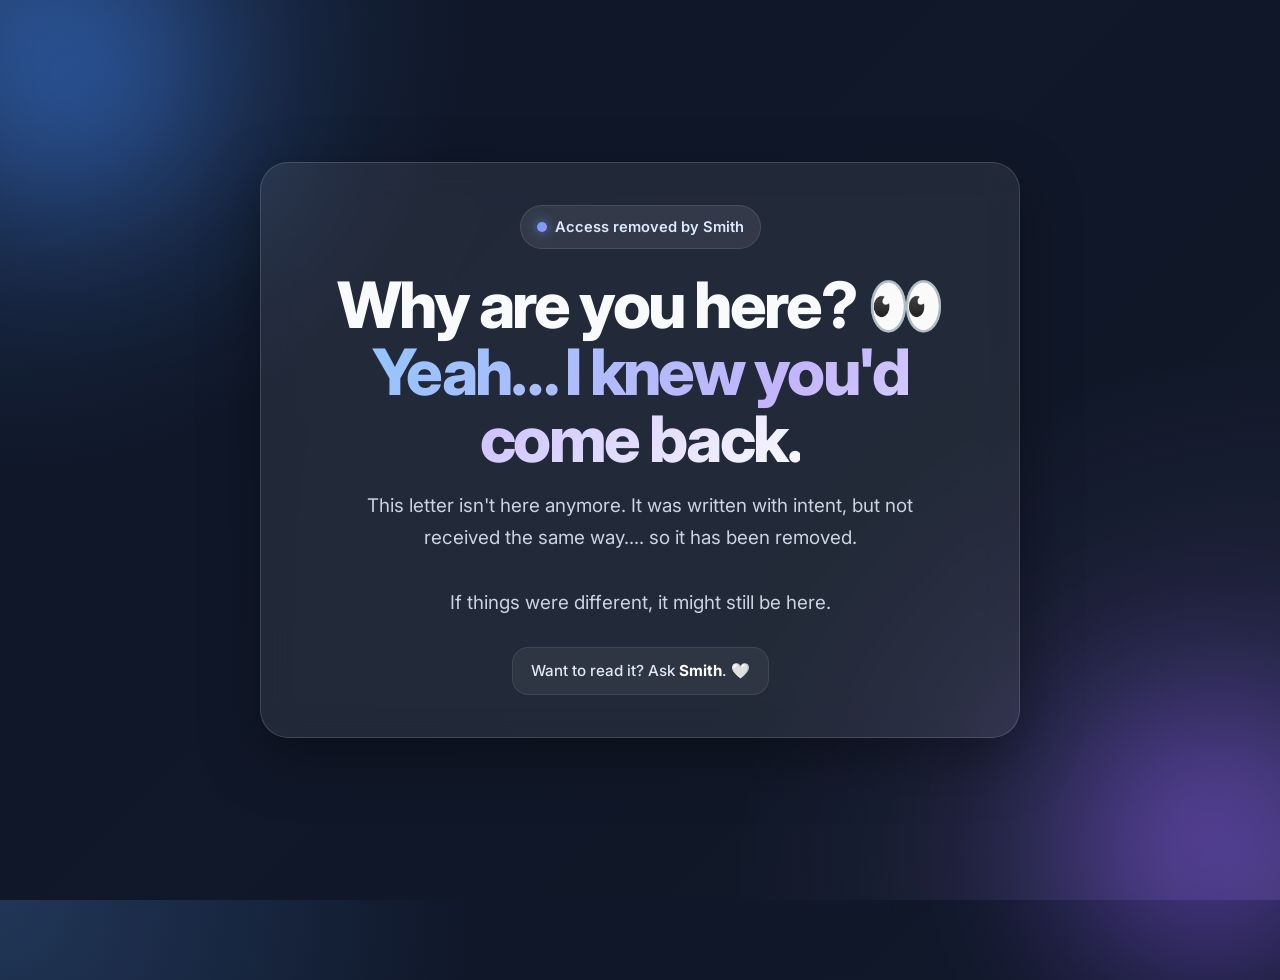
==== index.html @ c427aa78 "Added Smith removed letter page" ====
<!DOCTYPE html>
<html lang="en">
<head>
  <meta charset="UTF-8" />
  <meta name="viewport" content="width=device-width, initial-scale=1.0" />
  <title>Letter Removed</title>

  <link rel="preconnect" href="https://fonts.googleapis.com">
  <link rel="preconnect" href="https://fonts.gstatic.com" crossorigin>
  <link href="https://fonts.googleapis.com/css2?family=Inter:wght@400;500;600;700;800&display=swap" rel="stylesheet">
  <link href="https://cdn.jsdelivr.net/npm/bootstrap@5.3.3/dist/css/bootstrap.min.css" rel="stylesheet">

  <style>
    :root {
      --bg-1: #0f172a;
      --bg-2: #111827;
      --accent: #60a5fa;
      --accent-2: #a78bfa;
      --text: #f8fafc;
      --muted: #cbd5e1;
      --glass: rgba(255, 255, 255, 0.08);
      --border: rgba(255, 255, 255, 0.14);
    }

    * {
      box-sizing: border-box;
    }

    body {
      margin: 0;
      min-height: 100vh;
      font-family: 'Inter', sans-serif;
      color: var(--text);
      background:
        radial-gradient(circle at top left, rgba(96, 165, 250, 0.22), transparent 30%),
        radial-gradient(circle at bottom right, rgba(167, 139, 250, 0.18), transparent 35%),
        linear-gradient(135deg, var(--bg-1), var(--bg-2));
      overflow: hidden;
      position: relative;
    }

    .bg-blur {
      position: absolute;
      border-radius: 50%;
      filter: blur(90px);
      opacity: 0.55;
      z-index: 0;
    }

    .blur-one {
      width: 260px;
      height: 260px;
      background: #3b82f6;
      top: -60px;
      left: -60px;
    }

    .blur-two {
      width: 280px;
      height: 280px;
      background: #8b5cf6;
      bottom: -80px;
      right: -70px;
    }

    .main-wrap {
      min-height: 100vh;
      position: relative;
      z-index: 1;
      padding: 24px;
    }

    .message-card {
      max-width: 760px;
      width: 100%;
      background: var(--glass);
      border: 1px solid var(--border);
      backdrop-filter: blur(18px);
      -webkit-backdrop-filter: blur(18px);
      border-radius: 28px;
      padding: 42px 28px;
      box-shadow: 0 20px 60px rgba(0, 0, 0, 0.35);
      text-align: center;
    }

    .status-badge {
      display: inline-flex;
      align-items: center;
      gap: 8px;
      padding: 10px 16px;
      border-radius: 999px;
      background: rgba(255, 255, 255, 0.08);
      border: 1px solid rgba(255, 255, 255, 0.1);
      color: #dbeafe;
      font-size: 0.92rem;
      font-weight: 600;
      margin-bottom: 22px;
    }

    .status-dot {
      width: 10px;
      height: 10px;
      border-radius: 50%;
      background: linear-gradient(135deg, #60a5fa, #a78bfa);
      box-shadow: 0 0 12px rgba(96, 165, 250, 0.8);
    }

    .headline {
      font-size: clamp(2rem, 5vw, 4rem);
      font-weight: 800;
      line-height: 1.05;
      letter-spacing: -0.04em;
      margin-bottom: 18px;
    }

    .headline .gradient-text {
      background: linear-gradient(135deg, #93c5fd, #c4b5fd, #f8fafc);
      -webkit-background-clip: text;
      background-clip: text;
      -webkit-text-fill-color: transparent;
    }

    .subtext {
      font-size: clamp(1rem, 2vw, 1.18rem);
      color: var(--muted);
      line-height: 1.7;
      max-width: 620px;
      margin: 0 auto 28px;
    }

    .highlight-name {
      color: #ffffff;
      font-weight: 700;
    }

    .mini-line {
      display: inline-block;
      padding: 12px 18px;
      border-radius: 16px;
      background: rgba(255, 255, 255, 0.06);
      border: 1px solid rgba(255, 255, 255, 0.08);
      color: #e2e8f0;
      font-size: 0.95rem;
      font-weight: 500;
    }

    @media (max-width: 576px) {
      .message-card {
        padding: 30px 20px;
        border-radius: 22px;
      }

      .subtext {
        line-height: 1.6;
      }
    }
  </style>
</head>
<body>
  <div class="bg-blur blur-one"></div>
  <div class="bg-blur blur-two"></div>

  <main class="main-wrap d-flex align-items-center justify-content-center">
    <section class="message-card">
      <div class="status-badge mx-auto">
        <span class="status-dot"></span>
        Access removed by Smith
      </div>

      <h1 class="headline">
        Why are you here? 👀<br>
        <span class="gradient-text">Yeah… I knew you'd come back.</span>
      </h1>

      <p class="subtext">
        This letter isn't here anymore. It was written with intent, but not received the same way.... so it has been removed.
        <br><br>
        If things were different, it might still be here.
      </p>

      <div class="mini-line">
        Want to read it? Ask <span class="highlight-name">Smith</span>. 🤍
      </div>
    </section>
  </main>

  <script src="https://cdn.jsdelivr.net/npm/bootstrap@5.3.3/dist/js/bootstrap.bundle.min.js"></script>
</body>
</html>
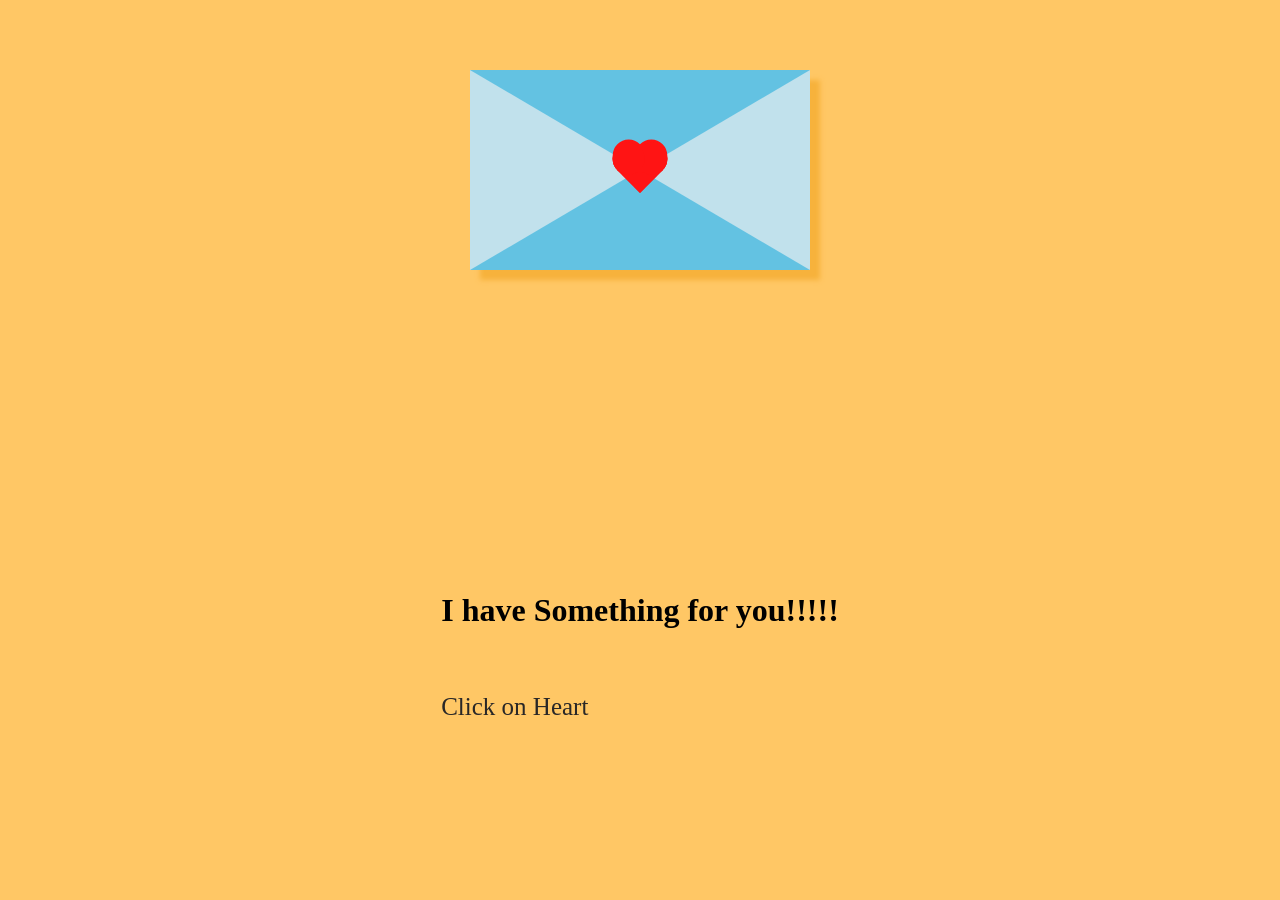
==== commit 920ec5bd: "updated page" ====
--- a/index.html
+++ b/index.html
@@ -1,189 +1,24 @@
 <!DOCTYPE html>
 <html lang="en">
-<head>
-  <meta charset="UTF-8" />
-  <meta name="viewport" content="width=device-width, initial-scale=1.0" />
-  <title>Letter Removed</title>
+  <head>
+    <meta charset="UTF-8" />
+    <meta name="viewport" content="width=device-width, initial-scale=1.0" />
+    <title>From Smith</title>
+    <link rel="stylesheet" href="main.css" />
+  </head>
+  <body>
+    <div id="card">
+      <a href="letter.html"><div class="heart"></div></a>
+      <a href="letter.html"> <div class="heart1"></div></a>
+      <a href="letter.html"> <div class="heart2"></div></a>
+      <a href="letter.html"> <div class="heart3"></div></a>
+      <a href="letter.html"> <div class="heart4"></div></a>
+    </div>
 
-  <link rel="preconnect" href="https://fonts.googleapis.com">
-  <link rel="preconnect" href="https://fonts.gstatic.com" crossorigin>
-  <link href="https://fonts.googleapis.com/css2?family=Inter:wght@400;500;600;700;800&display=swap" rel="stylesheet">
-  <link href="https://cdn.jsdelivr.net/npm/bootstrap@5.3.3/dist/css/bootstrap.min.css" rel="stylesheet">
-
-  <style>
-    :root {
-      --bg-1: #0f172a;
-      --bg-2: #111827;
-      --accent: #60a5fa;
-      --accent-2: #a78bfa;
-      --text: #f8fafc;
-      --muted: #cbd5e1;
-      --glass: rgba(255, 255, 255, 0.08);
-      --border: rgba(255, 255, 255, 0.14);
-    }
-
-    * {
-      box-sizing: border-box;
-    }
-
-    body {
-      margin: 0;
-      min-height: 100vh;
-      font-family: 'Inter', sans-serif;
-      color: var(--text);
-      background:
-        radial-gradient(circle at top left, rgba(96, 165, 250, 0.22), transparent 30%),
-        radial-gradient(circle at bottom right, rgba(167, 139, 250, 0.18), transparent 35%),
-        linear-gradient(135deg, var(--bg-1), var(--bg-2));
-      overflow: hidden;
-      position: relative;
-    }
-
-    .bg-blur {
-      position: absolute;
-      border-radius: 50%;
-      filter: blur(90px);
-      opacity: 0.55;
-      z-index: 0;
-    }
-
-    .blur-one {
-      width: 260px;
-      height: 260px;
-      background: #3b82f6;
-      top: -60px;
-      left: -60px;
-    }
-
-    .blur-two {
-      width: 280px;
-      height: 280px;
-      background: #8b5cf6;
-      bottom: -80px;
-      right: -70px;
-    }
-
-    .main-wrap {
-      min-height: 100vh;
-      position: relative;
-      z-index: 1;
-      padding: 24px;
-    }
-
-    .message-card {
-      max-width: 760px;
-      width: 100%;
-      background: var(--glass);
-      border: 1px solid var(--border);
-      backdrop-filter: blur(18px);
-      -webkit-backdrop-filter: blur(18px);
-      border-radius: 28px;
-      padding: 42px 28px;
-      box-shadow: 0 20px 60px rgba(0, 0, 0, 0.35);
-      text-align: center;
-    }
-
-    .status-badge {
-      display: inline-flex;
-      align-items: center;
-      gap: 8px;
-      padding: 10px 16px;
-      border-radius: 999px;
-      background: rgba(255, 255, 255, 0.08);
-      border: 1px solid rgba(255, 255, 255, 0.1);
-      color: #dbeafe;
-      font-size: 0.92rem;
-      font-weight: 600;
-      margin-bottom: 22px;
-    }
-
-    .status-dot {
-      width: 10px;
-      height: 10px;
-      border-radius: 50%;
-      background: linear-gradient(135deg, #60a5fa, #a78bfa);
-      box-shadow: 0 0 12px rgba(96, 165, 250, 0.8);
-    }
-
-    .headline {
-      font-size: clamp(2rem, 5vw, 4rem);
-      font-weight: 800;
-      line-height: 1.05;
-      letter-spacing: -0.04em;
-      margin-bottom: 18px;
-    }
-
-    .headline .gradient-text {
-      background: linear-gradient(135deg, #93c5fd, #c4b5fd, #f8fafc);
-      -webkit-background-clip: text;
-      background-clip: text;
-      -webkit-text-fill-color: transparent;
-    }
-
-    .subtext {
-      font-size: clamp(1rem, 2vw, 1.18rem);
-      color: var(--muted);
-      line-height: 1.7;
-      max-width: 620px;
-      margin: 0 auto 28px;
-    }
-
-    .highlight-name {
-      color: #ffffff;
-      font-weight: 700;
-    }
-
-    .mini-line {
-      display: inline-block;
-      padding: 12px 18px;
-      border-radius: 16px;
-      background: rgba(255, 255, 255, 0.06);
-      border: 1px solid rgba(255, 255, 255, 0.08);
-      color: #e2e8f0;
-      font-size: 0.95rem;
-      font-weight: 500;
-    }
-
-    @media (max-width: 576px) {
-      .message-card {
-        padding: 30px 20px;
-        border-radius: 22px;
-      }
-
-      .subtext {
-        line-height: 1.6;
-      }
-    }
-  </style>
-</head>
-<body>
-  <div class="bg-blur blur-one"></div>
-  <div class="bg-blur blur-two"></div>
-
-  <main class="main-wrap d-flex align-items-center justify-content-center">
-    <section class="message-card">
-      <div class="status-badge mx-auto">
-        <span class="status-dot"></span>
-        Access removed by Smith
-      </div>
-
-      <h1 class="headline">
-        Why are you here? 👀<br>
-        <span class="gradient-text">Yeah… I knew you'd come back.</span>
-      </h1>
-
-      <p class="subtext">
-        This letter isn't here anymore. It was written with intent, but not received the same way.... so it has been removed.
-        <br><br>
-        If things were different, it might still be here.
-      </p>
-
-      <div class="mini-line">
-        Want to read it? Ask <span class="highlight-name">Smith</span>. 🤍
-      </div>
-    </section>
-  </main>
-
-  <script src="https://cdn.jsdelivr.net/npm/bootstrap@5.3.3/dist/js/bootstrap.bundle.min.js"></script>
-</body>
+    <div class="text">
+      <h1>I have Something for you!!!!!</h1>
+      <br />
+      <p>Click on Heart</p>
+    </div>
+  </body>
 </html>
--- a/main.css
+++ b/main.css
@@ -0,0 +1,236 @@
+body {
+    margin: 70px; 
+    padding: 0; 
+    height 100vh; 
+    display: flex;
+    justify-content: center;
+    align-items: center;
+    background-color: #ffc765;
+  }
+  
+  #card {
+    width: 0; 
+    height: 0; 
+    border-top: 100px solid #63c2e2;
+    border-right: 170px solid #c1e1ec;
+    border-bottom: 100px solid #63c2e2;
+    border-left: 170px solid #c1e1ec;
+    box-shadow: 10px 10px 5px #f7b23c;
+  }
+  
+  .heart {
+    width: 32px; 
+    height: 32px; 
+    background-color: #ff1414;
+    transform: translate(-50%, -50%) rotate(45deg);
+    animation: heartbeat 1.4s infinite; 
+  }
+  
+  .heart:before {
+    content: ""; 
+    position: absolute; 
+    top: 0; 
+    bottom: 0; 
+    width: 100%; 
+    height: 100%; 
+    background-color: #ff1414; 
+    transform: translateY(-50%);
+    border-radius: 50%;
+  }
+  
+  .heart:after {
+    content: ""; 
+    position: absolute; 
+    top: 0; 
+    bottom: 0; 
+    width: 100%; 
+    height: 100%; 
+    background-color: #ff1414; 
+    transform: translateX(-50%);
+    border-radius: 50%; 
+  }
+  
+  @keyframes heartbeat {
+    0% { transform: translate(-50%, -50%) rotate(45deg) scale(1); }
+    25% { transform: translate(-50%, -50%) rotate(45deg) scale(1); }
+    30% { transform: translate(-50%, -50%) rotate(45deg) scale(1.4); }
+    50% { transform: translate(-50%, -50%) rotate(45deg) scale(1.2); }
+    70% { transform: translate(-50%, -50%) rotate(45deg) scale(1.4); }
+    100% { transform: translate(-50%, -50%) rotate(45deg) scale(1); }
+  }
+  
+  .heart1 {
+    width: 32px; 
+    height: 32px; 
+    background-color: #ff1414;
+    transform: translate(-50%, -160%) rotate(45deg); 
+  }
+  
+  .heart1:before {
+    content: ""; 
+    position: absolute; 
+    top: 0; 
+    bottom: 0; 
+    width: 100%; 
+    height: 100%; 
+    background-color: #ff1414; 
+    transform: translateY(-50%);
+    border-radius: 50%;
+  }
+  
+  .heart1:after {
+    content: ""; 
+    position: absolute; 
+    top: 0; 
+    bottom: 0; 
+    width: 100%; 
+    height: 100%; 
+    background-color: #ff1414; 
+    transform: translateX(-50%);
+    border-radius: 50%; 
+  }
+  
+  
+  .heart1 {
+    animation: heart1 2.5s ease-out 1s infinite; }
+  
+  @keyframes heart1 {
+    0% {transform: translateY(-200%) translateX(0) scale(0.25) rotate(45deg); opacity: 1;}
+   
+  100% {transform: translateY(-400%) translateX(0) scale(1) rotate(50deg); opacity: 0;}
+  }
+  
+  .heart2 {
+    width: 32px; 
+    height: 32px; 
+    background-color: #ff1414;
+    transform: translate(-50%, -250%) rotate(45deg); 
+  }
+  
+  .heart2:before {
+    content: ""; 
+    position: absolute; 
+    top: 0; 
+    bottom: 0; 
+    width: 100%; 
+    height: 100%; 
+    background-color: #ff1414; 
+    transform: translateY(-50%);
+    border-radius: 50%;
+  }
+  
+  .heart2:after {
+    content: ""; 
+    position: absolute; 
+    top: 0; 
+    bottom: 0; 
+    width: 100%; 
+    height: 100%; 
+    background-color: #ff1414; 
+    transform: translateX(-50%);
+    border-radius: 50%; 
+  }
+  
+  .heart2 {
+    animation: heart2 4s ease-out 1s infinite; }
+  
+  @keyframes heart2 {
+    0% {transform: translateY(-300%) translateX(-100%) scale(0.25) rotate(-20deg); opacity: 0.2;}
+   
+  100% {transform: translateY(-500%) translateX(-10%) scale(1) rotate(45deg); opacity: 0;}
+  }
+  
+  .heart3 {
+    width: 32px; 
+    height: 32px; 
+    background-color: #ff1414;
+    transform: translate(-50%, -350%) rotate(45deg); 
+  }
+  
+  .heart3:before {
+    content: ""; 
+    position: absolute; 
+    top: 0; 
+    bottom: 0; 
+    width: 100%; 
+    height: 100%; 
+    background-color: #ff1414; 
+    transform: translateY(-50%);
+    border-radius: 50%;
+  }
+  
+  .heart3:after {
+    content: ""; 
+    position: absolute; 
+    top: 0; 
+    bottom: 0; 
+    width: 100%; 
+    height: 100%; 
+    background-color: #ff1414; 
+    transform: translateX(-50%);
+    border-radius: 50%; 
+  }
+  
+  .heart3 {
+    animation: heart3 2s ease-out 1s infinite; }
+  
+  @keyframes heart3 {
+    0% {transform: translateY(-430%) translateX(-100%) scale(0.25) rotate(20deg); opacity: 0.2;}
+   
+  100% {transform: translateY(-650%) translateX(-10%) scale(1) rotate(60deg); opacity: 0;}
+  }
+  
+  .heart4 {
+    width: 32px; 
+    height: 32px; 
+    background-color: #ff1414;
+    transform: translate(-50%, -450%) rotate(45deg); 
+  }
+  
+  .heart4:before {
+    content: ""; 
+    position: absolute; 
+    top: 0; 
+    bottom: 0; 
+    width: 100%; 
+    height: 100%; 
+    background-color: #ff1414; 
+    transform: translateY(-50%);
+    border-radius: 50%;
+  }
+  
+  .heart4:after {
+    content: ""; 
+    position: absolute; 
+    top: 0; 
+    bottom: 0; 
+    width: 100%; 
+    height: 100%; 
+    background-color: #ff1414; 
+    transform: translateX(-50%);
+    border-radius: 50%; 
+  }
+  
+  
+  .heart4 {
+    animation: heart4 2.3s ease-out 1s infinite; }
+  
+  @keyframes heart4 {
+    0% {transform: translateY(-450%) translateX(-100%) scale(0.25) rotate(45deg); opacity: 0.2;}
+   
+  100% {transform: translateY(-750%) translateX(-10%) scale(1) rotate(80deg); opacity: 0;}
+  }
+
+
+
+  .text{
+    position: absolute;
+    bottom: 16%;
+    margin: 10px;
+
+    
+  }
+  p{
+    font-size: 25px;
+    color: #292727;
+  }
